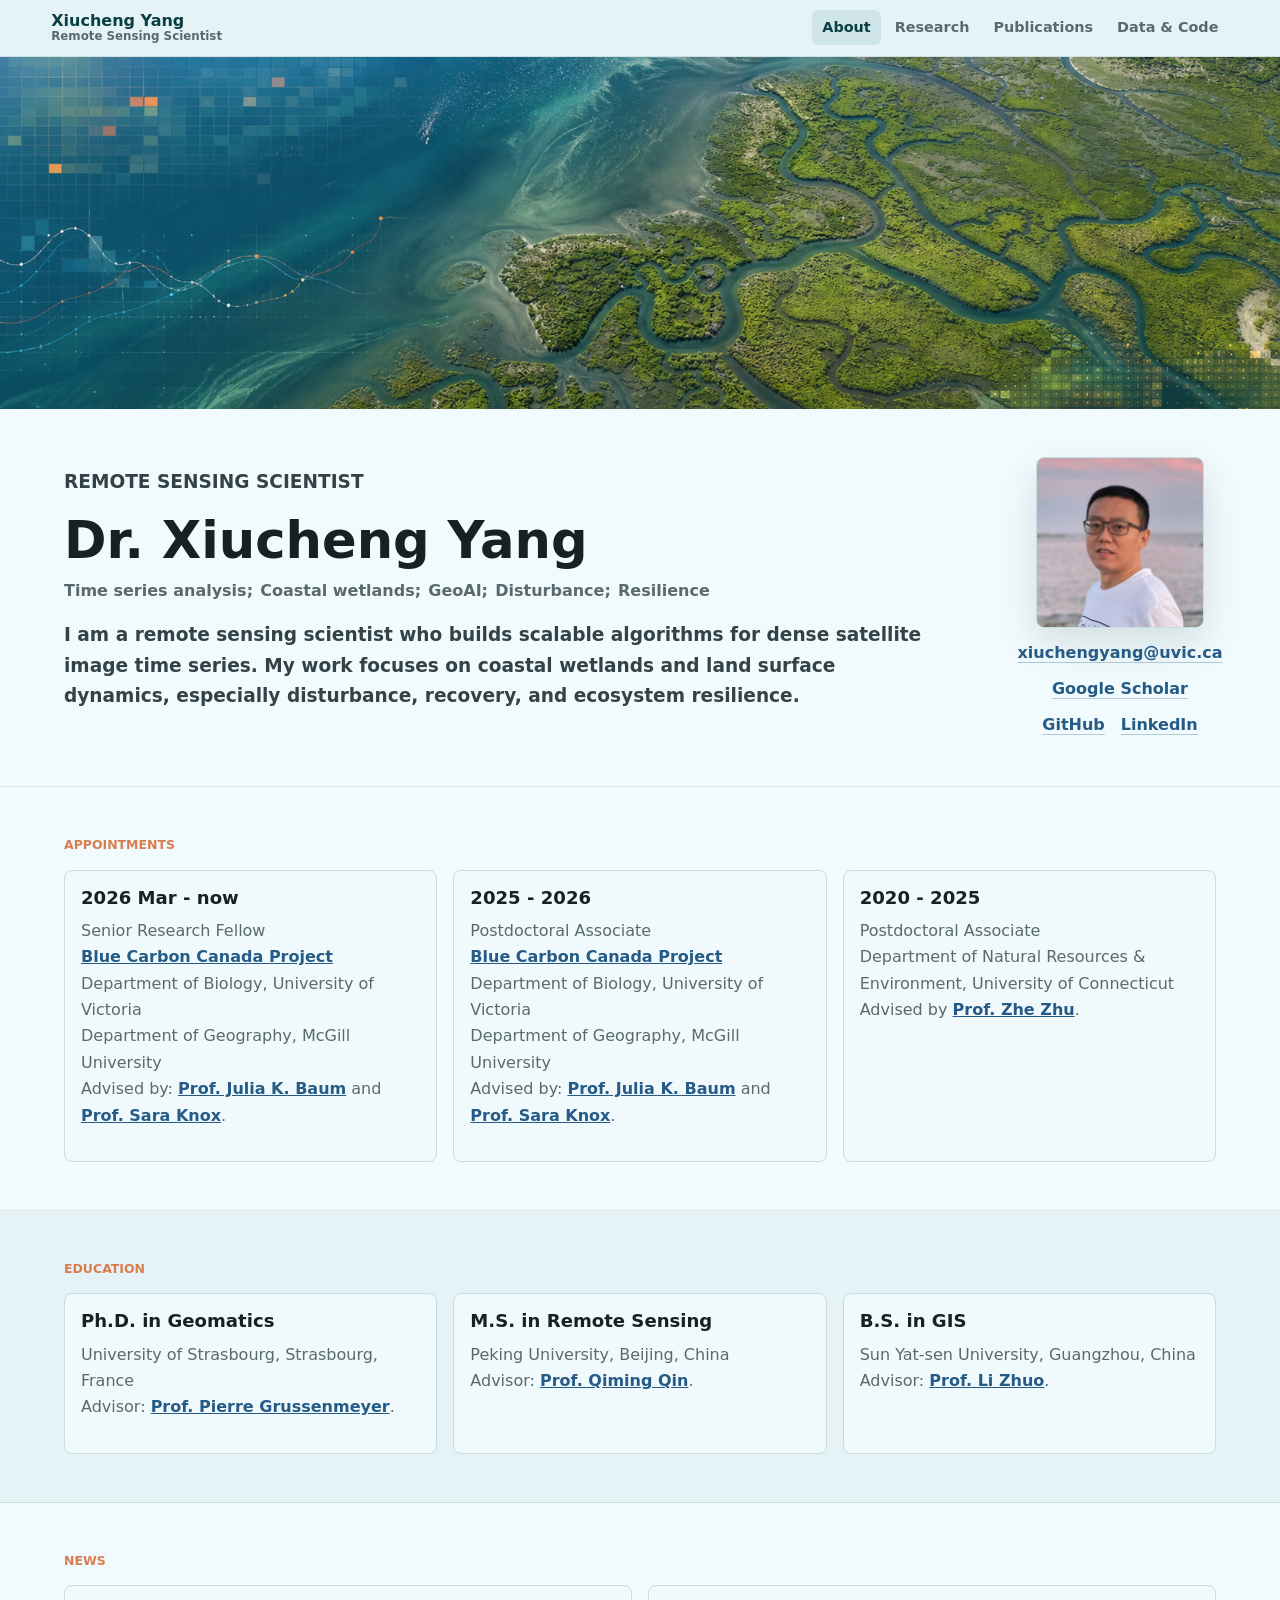
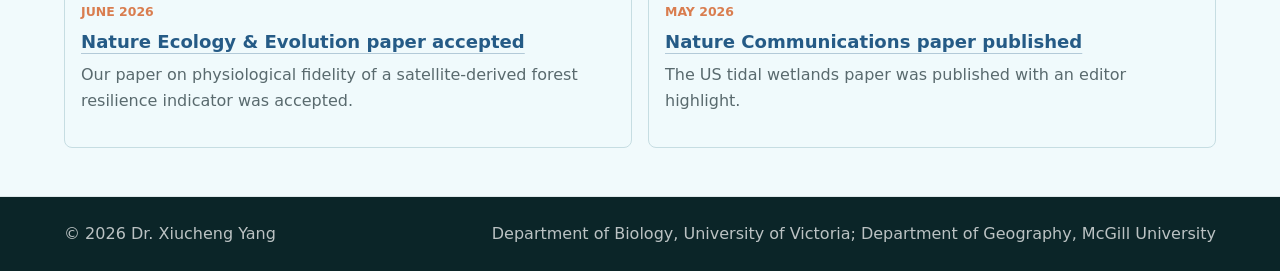
==== index.html @ 21e15bf6 "Publish personal website" ====
<!doctype html>
<html lang="en">
  <head>
    <meta charset="utf-8">
    <meta name="viewport" content="width=device-width, initial-scale=1">
    <meta
      name="description"
      content="Dr. Xiucheng Yang is a remote sensing scientist studying coastal wetlands, land surface dynamics, resilience, and climate impacts."
    >
    <meta property="og:title" content="Dr. Xiucheng Yang | Remote Sensing Scientist">
    <meta
      property="og:description"
      content="About, research, publications, data products, and code from Dr. Xiucheng Yang."
    >
    <meta property="og:type" content="website">
    <meta property="og:image" content="assets/images/tidal-wetland-monitoring-hero.png">
    <title>Dr. Xiucheng Yang | Remote Sensing Scientist</title>
    <link rel="stylesheet" href="styles.css?v=20260713-11">
  </head>
  <body>
    <a class="skip-link" href="#main">Skip to content</a>

    <header class="site-header">
      <a class="brand" href="index.html" aria-label="Dr. Xiucheng Yang about page">
        <span>Xiucheng Yang</span>
        <small>Remote Sensing Scientist</small>
      </a>
      <nav class="site-nav" aria-label="Primary navigation">
        <a href="index.html" aria-current="page">About</a>
        <a href="research.html">Research</a>
        <a href="publications.html">Publications</a>
        <a href="data-code.html">Data & Code</a>
      </nav>
    </header>

    <main id="main">
      <figure class="top-research-figure">
        <img
          src="assets/images/tidal-wetland-monitoring-hero.png"
          alt="Dense satellite monitoring of tidal wetland dynamics."
          loading="eager"
        >
      </figure>

      <section class="about-lede profile-lede" aria-labelledby="about-title">
        <div class="profile-copy">
          <p class="eyebrow">Remote Sensing Scientist</p>
          <h1 id="about-title">Dr. Xiucheng Yang</h1>
          <ul class="keyword-list" aria-label="Research keywords">
            <li>Time series analysis</li>
            <li>Coastal wetlands</li>
            <li>GeoAI</li>
            <li>Disturbance</li>
            <li>Resilience</li>
          </ul>
          <p>
            I am a remote sensing scientist who builds scalable algorithms for dense satellite image time series.
            My work focuses on coastal wetlands and land surface dynamics, especially disturbance, recovery, and
            ecosystem resilience.
          </p>
        </div>
        <figure class="profile-photo">
          <img src="assets/images/xiucheng-yang-portrait.jpg?v=20260712-11" alt="Portrait of Dr. Xiucheng Yang." loading="eager">
          <figcaption class="profile-links compact-actions" aria-label="Profile links">
            <a href="mailto:xiuchengyang@uvic.ca">xiuchengyang@uvic.ca</a>
            <a href="https://scholar.google.com/citations?hl=en&user=LiXFMOkAAAAJ&view_op=list_works&sortby=pubdate">
              Google Scholar
            </a>
            <a href="https://github.com/xiuchengyang">GitHub</a>
            <a href="https://www.linkedin.com/in/xiucheng-yang-828120266/">LinkedIn</a>
          </figcaption>
        </figure>
      </section>

      <section class="section compact-section soft-section" aria-labelledby="appointments-title">
        <div class="section-label-row">
          <p class="eyebrow" id="appointments-title">Appointments</p>
        </div>
        <div class="education-grid compact-cards appointment-grid">
          <article>
            <h3>2026 Mar - now</h3>
            <p>
              Senior Research Fellow<br>
              <a href="https://www.bluecarboncanada.ca/"><strong>Blue Carbon Canada Project</strong></a><br>
              Department of Biology, University of Victoria<br>
              Department of Geography, McGill University<br>
              Advised by:
              <a href="https://www.juliakbaum.org/"><strong>Prof. Julia K. Baum</strong></a> and
              <a href="https://ecoflux-lab.github.io/"><strong>Prof. Sara Knox</strong></a>.
            </p>
          </article>
          <article>
            <h3>2025 - 2026</h3>
            <p>
              Postdoctoral Associate<br>
              <a href="https://www.bluecarboncanada.ca/"><strong>Blue Carbon Canada Project</strong></a><br>
              Department of Biology, University of Victoria<br>
              Department of Geography, McGill University<br>
              Advised by:
              <a href="https://www.juliakbaum.org/"><strong>Prof. Julia K. Baum</strong></a> and
              <a href="https://ecoflux-lab.github.io/"><strong>Prof. Sara Knox</strong></a>.
            </p>
          </article>
          <article>
            <h3>2020 - 2025</h3>
            <p>
              Postdoctoral Associate<br>
              Department of Natural Resources & Environment, University of Connecticut<br>
              Advised by
              <a href="https://gerslab.cahnr.uconn.edu/"><strong>Prof. Zhe Zhu</strong></a>.
            </p>
          </article>
        </div>
      </section>

      <section class="section compact-section" aria-labelledby="education-title">
        <div class="section-label-row">
          <p class="eyebrow" id="education-title">Education</p>
        </div>
        <div class="education-grid compact-cards">
          <article>
            <h3>Ph.D. in Geomatics</h3>
            <p>
              University of Strasbourg, Strasbourg, France<br>
              Advisor:
              <a href="https://www.insa-strasbourg.fr/fr/pierre-grussenmeyer/"><strong>Prof. Pierre Grussenmeyer</strong></a>.
            </p>
          </article>
          <article>
            <h3>M.S. in Remote Sensing</h3>
            <p>
              Peking University, Beijing, China<br>
              Advisor:
              <a href="https://irsgis.pku.edu.cn/ls/gis1111/qqm/index.htm"><strong>Prof. Qiming Qin</strong></a>.
            </p>
          </article>
          <article>
            <h3>B.S. in GIS</h3>
            <p>
              Sun Yat-sen University, Guangzhou, China<br>
              Advisor:
              <a href="https://gp.sysu.edu.cn/teacher/189"><strong>Prof. Li Zhuo</strong></a>.
            </p>
          </article>
        </div>
      </section>

      <section class="section compact-section soft-section" aria-labelledby="news-title">
        <div class="section-label-row">
          <p class="eyebrow" id="news-title">News</p>
        </div>
        <div class="news-list compact-news">
          <article>
            <time datetime="2026-06">June 2026</time>
            <h3>
              <a href="https://doi.org/10.1038/s41559-026-03116-z">
                Nature Ecology &amp; Evolution paper accepted
              </a>
            </h3>
            <p>Our paper on physiological fidelity of a satellite-derived forest resilience indicator was accepted.</p>
          </article>
          <article>
            <time datetime="2026-05">May 2026</time>
            <h3>
              <a href="https://www.nature.com/articles/s41467-026-71464-2">
                Nature Communications paper published
              </a>
            </h3>
            <p>The US tidal wetlands paper was published with an editor highlight.</p>
          </article>
        </div>
      </section>
    </main>

    <footer class="site-footer">
      <p>&copy; <span id="year"></span> Dr. Xiucheng Yang</p>
      <p>Department of Biology, University of Victoria; Department of Geography, McGill University</p>
    </footer>

    <script src="script.js"></script>
  </body>
</html>
---- styles.css ----
:root {
  color-scheme: light;
  --paper: #e5f3f7;
  --paper-strong: #f1fafc;
  --ink: #172123;
  --muted: #596a6e;
  --soft: #c6dde2;
  --teal: #0e6b70;
  --teal-deep: #083f43;
  --marsh: #6c8c3d;
  --coral: #d97d4f;
  --blue: #255b86;
  --shadow: 0 22px 60px rgba(12, 34, 38, 0.16);
  font-family:
    Inter, ui-sans-serif, system-ui, -apple-system, BlinkMacSystemFont, "Segoe UI", sans-serif;
}

* {
  box-sizing: border-box;
}

html {
  scroll-behavior: smooth;
}

body {
  margin: 0;
  background: var(--paper);
  color: var(--ink);
  font-size: 16px;
  line-height: 1.65;
}

img {
  display: block;
  max-width: 100%;
}

a {
  color: inherit;
}

.skip-link {
  position: absolute;
  left: 1rem;
  top: 1rem;
  z-index: 20;
  padding: 0.65rem 0.9rem;
  background: var(--ink);
  color: #fff;
  transform: translateY(-140%);
}

.skip-link:focus {
  transform: translateY(0);
}

.sr-only {
  position: absolute;
  width: 1px;
  height: 1px;
  padding: 0;
  margin: -1px;
  overflow: hidden;
  clip: rect(0, 0, 0, 0);
  white-space: nowrap;
  border: 0;
}

.site-header {
  position: sticky;
  top: 0;
  z-index: 10;
  display: flex;
  align-items: center;
  justify-content: space-between;
  gap: 1rem;
  padding: 0.65rem clamp(1rem, 4vw, 4rem);
  border-bottom: 1px solid rgba(23, 33, 35, 0.1);
  background: rgba(229, 243, 247, 0.96);
  backdrop-filter: blur(18px);
}

.brand {
  display: grid;
  gap: 0.05rem;
  min-width: 12rem;
  color: var(--teal-deep);
  font-weight: 900;
  line-height: 1.05;
  text-decoration: none;
}

.brand small {
  color: var(--muted);
  font-size: 0.74rem;
  font-weight: 700;
}

.site-nav {
  display: flex;
  flex-wrap: wrap;
  justify-content: flex-end;
  gap: 0.2rem;
}

.site-nav a {
  min-height: 2.15rem;
  padding: 0.35rem 0.65rem;
  border-radius: 6px;
  color: var(--muted);
  font-size: 0.9rem;
  font-weight: 800;
  text-decoration: none;
}

.site-nav a:hover,
.site-nav a:focus-visible,
.site-nav a[aria-current="page"] {
  background: rgba(14, 107, 112, 0.1);
  color: var(--teal-deep);
  outline: none;
}

.about-lede {
  padding: clamp(2rem, 4vw, 3rem) clamp(1rem, 5vw, 5rem);
  border-bottom: 1px solid rgba(23, 33, 35, 0.09);
  background: var(--paper-strong);
}

.top-research-figure {
  margin: 0;
  padding: 0;
  background: var(--paper-strong);
}

.top-research-figure img {
  display: block;
  width: 100%;
  height: clamp(12rem, 28vw, 22rem);
  object-fit: cover;
  object-position: center;
}

.profile-lede {
  display: grid;
  grid-template-columns: minmax(0, 1fr) minmax(9rem, 12rem);
  gap: clamp(1.25rem, 4vw, 3rem);
  align-items: center;
}

.profile-copy p strong {
  color: var(--ink);
  font-weight: 900;
}

.profile-photo {
  margin: 0;
}

.profile-photo img {
  width: min(100%, 10.5rem);
  height: auto;
  margin-inline: auto;
  object-fit: contain;
  border: 1px solid var(--soft);
  border-radius: 8px;
  box-shadow: 0 16px 38px rgba(12, 34, 38, 0.12);
}

.profile-links {
  margin-top: 0.75rem;
  justify-content: center;
  text-align: center;
}

.keyword-list {
  display: flex;
  flex-wrap: wrap;
  gap: 0.15rem 0.45rem;
  margin: 0 0 1rem;
  padding: 0;
  color: var(--muted);
  font-weight: 800;
  list-style: none;
}

.keyword-list li:not(:last-child)::after {
  content: ";";
}

.eyebrow,
.meta,
.pub-year {
  margin: 0 0 0.65rem;
  color: var(--coral);
  font-size: 0.78rem;
  font-weight: 900;
  letter-spacing: 0;
  text-transform: uppercase;
}

h1,
h2,
h3,
p {
  margin-top: 0;
}

h1 {
  max-width: 18ch;
  margin-bottom: 0.75rem;
  font-size: clamp(2rem, 4vw, 3.2rem);
  line-height: 1.02;
  letter-spacing: 0;
}

h2 {
  max-width: 22ch;
  margin-bottom: 0;
  font-size: clamp(1.45rem, 2.6vw, 2.2rem);
  line-height: 1.08;
  letter-spacing: 0;
}

.prose h2,
.side-panel h2,
.research-topic h2,
.compact-panel h2 {
  max-width: none;
  margin-bottom: 0.7rem;
  font-size: clamp(1.25rem, 2vw, 1.7rem);
}

h3 {
  margin-bottom: 0.55rem;
  font-size: 1.13rem;
  line-height: 1.25;
}

.hero-subtitle,
.about-lede p {
  max-width: 54rem;
  margin-bottom: 1rem;
  color: #334246;
  font-size: clamp(1rem, 1.5vw, 1.16rem);
  font-weight: 600;
}

.compact-actions {
  display: flex;
  flex-wrap: wrap;
  gap: 0.6rem 1rem;
}

.compact-actions a {
  color: var(--blue);
  font-weight: 900;
  text-decoration-color: rgba(37, 91, 134, 0.3);
  text-underline-offset: 0.25em;
}

.hero-actions {
  display: flex;
  flex-wrap: wrap;
  gap: 0.75rem;
}

.button {
  display: inline-flex;
  align-items: center;
  justify-content: center;
  min-height: 2.9rem;
  padding: 0.75rem 1rem;
  border: 1px solid rgba(23, 33, 35, 0.2);
  border-radius: 7px;
  background: rgba(241, 250, 252, 0.96);
  color: var(--ink);
  font-weight: 900;
  text-decoration: none;
}

.button.primary {
  border-color: var(--teal-deep);
  background: var(--teal-deep);
  color: #fff;
}

.button:hover,
.button:focus-visible {
  transform: translateY(-1px);
  box-shadow: 0 12px 28px rgba(12, 34, 38, 0.15);
  outline: none;
}

.section {
  padding: clamp(1.8rem, 4vw, 3rem) clamp(1rem, 5vw, 5.5rem);
  border-bottom: 1px solid rgba(23, 33, 35, 0.09);
}

.first-section {
  padding-top: clamp(1.2rem, 2.5vw, 1.8rem);
}

.soft-section,
.news-section {
  background: var(--paper-strong);
}

.section-heading {
  display: grid;
  grid-template-columns: minmax(12rem, 0.38fr) minmax(0, 1fr);
  gap: 1.25rem;
  align-items: start;
  margin-bottom: 1.35rem;
}

.compact-heading {
  grid-template-columns: minmax(8rem, 0.25fr) minmax(0, 1fr);
}

.section-label-row {
  display: flex;
  flex-wrap: wrap;
  gap: 0.7rem 1rem;
  align-items: baseline;
  justify-content: space-between;
  margin-bottom: 0.85rem;
}

.section-label-row .eyebrow {
  margin: 0;
}

.two-column-grid,
.content-grid,
.compact-grid {
  display: grid;
  grid-template-columns: minmax(0, 1.05fr) minmax(18rem, 0.55fr);
  gap: 1.5rem;
  align-items: start;
}

.prose {
  max-width: 58rem;
  color: var(--muted);
  font-size: 1rem;
}

.prose p:last-child {
  margin-bottom: 0;
}

.quick-link-panel,
.side-panel,
.compact-panel {
  display: grid;
  gap: 0.7rem;
  padding: 1rem;
  border: 1px solid var(--soft);
  border-radius: 8px;
  background: #f8fdff;
  box-shadow: 0 14px 38px rgba(12, 34, 38, 0.08);
}

.compact-panel p {
  margin: 0;
  color: var(--muted);
}

.compact-panel a {
  color: var(--blue);
  font-weight: 800;
}

.quick-link-panel a,
.side-panel a {
  display: grid;
  gap: 0.25rem;
  padding: 0.85rem 0;
  border-bottom: 1px solid var(--soft);
  color: var(--muted);
  text-decoration: none;
}

.quick-link-panel a:last-child,
.side-panel a:last-child {
  border-bottom: 0;
}

.quick-link-panel span,
.side-panel h2 {
  color: var(--teal-deep);
  font-weight: 900;
}

.side-panel a {
  color: var(--blue);
  font-weight: 800;
}

.news-list,
.timeline,
.education-grid,
.card-grid,
.contact-card-grid {
  display: grid;
  gap: 1rem;
}

.news-list {
  grid-template-columns: repeat(3, minmax(0, 1fr));
}

.compact-news {
  grid-template-columns: repeat(2, minmax(0, 1fr));
}

.news-list article,
.timeline article,
.education-grid article,
.resource-card,
.contact-card,
.research-topic,
.publication-list li,
.publication-timeline li {
  min-width: 0;
  border: 1px solid var(--soft);
  border-radius: 8px;
  background: rgba(241, 250, 252, 0.96);
}

.news-list article,
.timeline article,
.education-grid article,
.resource-card,
.contact-card {
  padding: 1rem;
}

.news-list time {
  display: block;
  margin-bottom: 0.5rem;
  color: var(--coral);
  font-size: 0.78rem;
  font-weight: 900;
  text-transform: uppercase;
}

.news-list h3 a {
  color: var(--blue);
  text-decoration-color: rgba(37, 91, 134, 0.3);
  text-underline-offset: 0.25em;
}

.news-list p,
.timeline p,
.education-grid p,
.resource-card p,
.publication-timeline p,
.research-topic p,
.selected-papers {
  color: var(--muted);
}

.timeline {
  grid-template-columns: repeat(2, minmax(0, 1fr));
}

.timeline a,
.publication-list a,
.publication-timeline a,
.resource-card a,
.selected-papers a,
.link-row a {
  color: var(--blue);
  font-weight: 900;
  text-decoration-color: rgba(37, 91, 134, 0.3);
  text-underline-offset: 0.25em;
}

.education-grid {
  grid-template-columns: repeat(3, minmax(0, 1fr));
}

.services-grid article {
  min-height: 0;
}

.education-grid a {
  color: var(--blue);
  font-weight: 800;
}

.research-stack {
  display: grid;
  gap: 0.8rem;
}

.research-topic {
  display: grid;
  grid-template-columns: minmax(16rem, 1fr) minmax(0, 2fr);
  gap: clamp(1rem, 2.4vw, 1.6rem);
  align-items: start;
  padding: 1rem;
}

.topic-info-panel {
  min-width: 0;
  padding-right: clamp(0.8rem, 1.8vw, 1.2rem);
  border-right: 1px solid rgba(23, 33, 35, 0.1);
}

.topic-info-panel p {
  margin-bottom: 0.65rem;
}

.topic-info-panel h3 {
  margin: 0.85rem 0 0.35rem;
  color: var(--teal-deep);
  font-size: 0.95rem;
}

.topic-info-panel .selected-papers {
  margin: 0;
  padding-left: 1.1rem;
  font-size: 0.92rem;
  line-height: 1.45;
}

.topic-info-panel .selected-papers a {
  font-weight: 650;
}

.topic-info-panel .selected-papers li + li {
  margin-top: 0.35rem;
}

.topic-media-grid {
  display: grid;
  grid-template-columns: repeat(2, minmax(0, 1fr));
  gap: 0.8rem;
}

.topic-visual-panel {
  min-width: 0;
}

.vertical-media {
  grid-template-columns: 1fr;
}

.topic-media,
.research-note {
  min-width: 0;
  margin: 0;
  padding: 0.75rem;
  border: 1px solid var(--soft);
  border-radius: 8px;
  background: #f8fdff;
}

.topic-media.wide {
  grid-column: 1 / -1;
}

.resilience-layout {
  grid-template-columns: minmax(0, 2.35fr) minmax(8.5rem, 0.65fr);
  align-items: stretch;
}

.resilience-layout > .topic-media.wide {
  grid-column: auto;
}

.mangrove-photo-stack {
  display: grid;
  gap: 0.8rem;
}

.mangrove-photo-stack .topic-media img {
  aspect-ratio: 16 / 9;
  object-fit: cover;
  max-height: 9.5rem;
}

.resilience-layout > .large-media img {
  max-height: 38rem;
}

.understory-media-row {
  grid-template-columns: minmax(0, 3fr) minmax(0, 2fr);
  align-items: stretch;
}

.vhr-media-row {
  grid-template-columns: minmax(0, 2fr) minmax(0, 3fr);
  align-items: stretch;
}

.vhr-media-row .topic-media {
  grid-column: auto;
}

.topic-media img,
.topic-media video {
  width: 100%;
  max-height: 26rem;
  object-fit: contain;
  border-radius: 6px;
  background: #e8f3f5;
}

.large-media img,
.large-media video {
  max-height: 32rem;
}

.topic-media figcaption {
  margin-top: 0.45rem;
  color: var(--muted);
  font-size: 0.86rem;
  line-height: 1.35;
}

.research-note h3 {
  color: var(--teal-deep);
}

.research-note p {
  margin-bottom: 0.5rem;
  color: var(--muted);
}

.research-note p:last-child {
  margin-bottom: 0;
}

.link-row {
  display: flex;
  flex-wrap: wrap;
  gap: 0.85rem;
}

.compact-link-row {
  gap: 0.45rem 0.75rem;
  font-size: 0.9rem;
  line-height: 1.35;
}

.selected-papers {
  display: grid;
  gap: 0.55rem;
  margin: 0;
  padding-left: 1.2rem;
}

.selected-papers strong {
  display: block;
  color: var(--teal-deep);
}

.card-grid.two-up {
  grid-template-columns: repeat(2, minmax(0, 1fr));
}

.card-grid.three-up,
.contact-card-grid {
  grid-template-columns: repeat(3, minmax(0, 1fr));
}

.card-grid.one-up {
  grid-template-columns: minmax(0, 38rem);
}

.product-grid {
  grid-template-columns: repeat(3, minmax(0, 1fr));
}

.resource-card {
  display: flex;
  min-height: 11rem;
  flex-direction: column;
}

.resource-card a {
  margin-top: auto;
}

.compact-resource-grid .resource-card {
  min-height: 9.5rem;
}

.compact-resource {
  min-height: 0;
}

.product-card {
  gap: 0.75rem;
  min-height: 0;
  padding: 0.75rem;
}

.product-card p {
  margin-bottom: 0;
}

.product-map-preview {
  position: relative;
  overflow: hidden;
  margin: 0;
  min-height: 10rem;
  aspect-ratio: 1.38;
  border: 1px solid rgba(8, 63, 67, 0.18);
  border-radius: 8px;
  background:
    linear-gradient(rgba(255, 255, 255, 0.18) 1px, transparent 1px),
    linear-gradient(90deg, rgba(255, 255, 255, 0.16) 1px, transparent 1px),
    #d6e9ee;
  background-size: 1.35rem 1.35rem;
  box-shadow: inset 0 0 0 1px rgba(255, 255, 255, 0.35);
}

.product-map-preview iframe {
  display: block;
  width: 100%;
  height: 100%;
  min-height: inherit;
  border: 0;
  background: #d6e9ee;
  pointer-events: none;
}

.product-map-preview::after {
  position: absolute;
  inset: auto 0 0;
  height: 52%;
  background: linear-gradient(transparent, rgba(5, 36, 39, 0.72));
  content: "";
  pointer-events: none;
}

.product-map-preview figcaption {
  position: absolute;
  left: 0.75rem;
  right: 0.75rem;
  bottom: 0.65rem;
  z-index: 1;
  color: #fff;
  font-size: clamp(1rem, 1.6vw, 1.28rem);
  font-weight: 900;
  line-height: 1.08;
  text-shadow: 0 2px 12px rgba(0, 0, 0, 0.48);
}

.product-map-preview figcaption small {
  display: block;
  margin-top: 0.2rem;
  font-size: 0.78rem;
  opacity: 0.88;
}

.resource-link {
  margin-top: auto;
  color: var(--blue);
  font-weight: 900;
  text-decoration-color: rgba(37, 91, 134, 0.3);
  text-underline-offset: 0.25em;
}

.publication-timeline {
  display: grid;
  gap: 0.42rem;
  margin: 0;
  padding-left: 1.8rem;
  list-style: decimal;
}

.publication-list {
  display: grid;
  gap: 0.42rem;
  margin: 0;
  padding-left: 1.35rem;
}

.publication-timeline li::marker {
  color: var(--teal-deep);
  font-weight: 900;
}

.publication-list li,
.publication-timeline li {
  padding: 0.55rem 0.7rem;
  border-left: 3px solid var(--teal);
}

.publication-list h3,
.publication-timeline h3 {
  max-width: 70rem;
  margin-bottom: 0.18rem;
  font-size: 0.98rem;
  line-height: 1.25;
}

.publication-list p,
.publication-timeline p {
  margin-bottom: 0.14rem;
  font-size: 0.88rem;
  line-height: 1.35;
}

.publication-list h3 a,
.publication-timeline h3 a {
  font-size: inherit;
  text-decoration-thickness: 1px;
}

.publication-list .journal,
.publication-timeline .journal {
  color: var(--ink);
}

.publication-list .journal em,
.publication-timeline .journal em {
  font-style: italic;
}

.journal-highlight {
  color: var(--teal-deep);
  font-weight: 900 !important;
}

.publication-list .authors,
.publication-timeline .authors {
  color: var(--muted);
}

.pub-actions {
  display: flex;
  flex-wrap: wrap;
  gap: 0.5rem;
}

.pub-actions a {
  color: var(--blue);
  font-weight: 900;
  text-decoration-color: rgba(37, 91, 134, 0.3);
  text-underline-offset: 0.25em;
}

.publication-note {
  display: inline-block;
  color: var(--coral);
  font-weight: 900;
}

.section-link {
  align-self: start;
  justify-self: start;
  color: var(--blue);
  font-weight: 900;
  text-decoration-color: rgba(37, 91, 134, 0.3);
  text-underline-offset: 0.25em;
}

.contact-card-grid {
  grid-template-columns: repeat(5, minmax(0, 1fr));
}

.contact-card {
  display: grid;
  gap: 0.35rem;
  color: var(--ink);
  text-decoration: none;
}

.contact-card span {
  color: var(--coral);
  font-size: 0.78rem;
  font-weight: 900;
  text-transform: uppercase;
}

.contact-card.pending {
  color: var(--muted);
}

.contact-card:hover,
.contact-card:focus-visible {
  border-color: rgba(14, 107, 112, 0.35);
  background: #f8fdff;
  box-shadow: 0 14px 34px rgba(12, 34, 38, 0.08);
  outline: none;
}

.site-footer {
  display: flex;
  justify-content: space-between;
  gap: 1rem;
  padding: 1.5rem clamp(1rem, 5vw, 5.5rem);
  background: #0b2528;
  color: rgba(255, 255, 255, 0.72);
}

.site-footer p {
  margin: 0;
}

@media (max-width: 1120px) {
  .news-list,
  .contact-card-grid {
    grid-template-columns: repeat(2, minmax(0, 1fr));
  }

  .product-grid {
    grid-template-columns: repeat(2, minmax(0, 1fr));
  }

  .card-grid.three-up {
    grid-template-columns: 1fr;
  }
}

@media (max-width: 900px) {
  .site-header {
    position: static;
    align-items: flex-start;
    flex-direction: column;
  }

  .site-nav {
    justify-content: flex-start;
  }

  .section-heading,
  .two-column-grid,
  .content-grid,
  .timeline,
  .education-grid,
  .profile-lede,
  .research-topic,
  .topic-media-grid,
  .resilience-layout,
  .understory-media-row,
  .vhr-media-row,
  .product-grid,
  .card-grid.two-up {
    grid-template-columns: 1fr;
  }

  .topic-info-panel {
    padding-right: 0;
    border-right: 0;
  }

  h1,
  h2 {
    max-width: 100%;
  }
}

@media (max-width: 620px) {
  .button,
  .hero-actions {
    width: 100%;
  }

  .news-list,
  .contact-card-grid {
    grid-template-columns: 1fr;
  }

  .site-footer {
    flex-direction: column;
  }
}
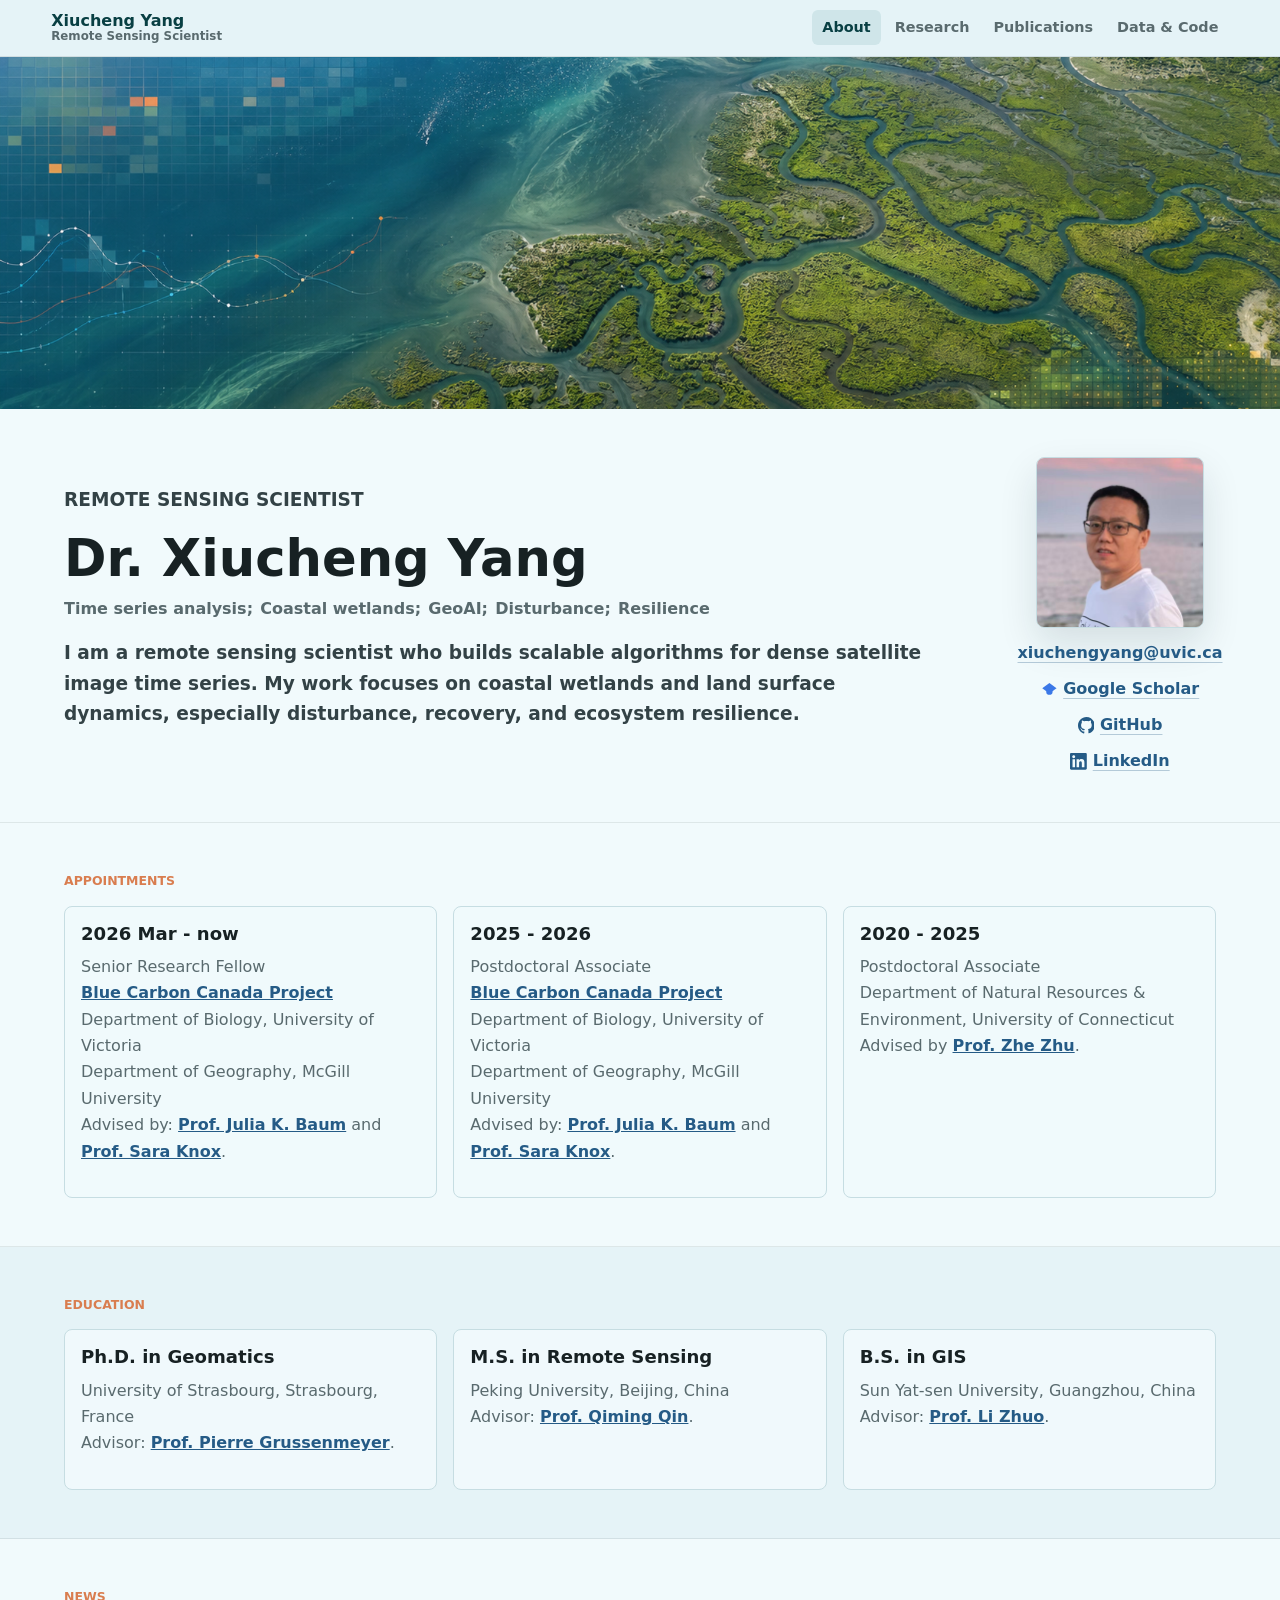
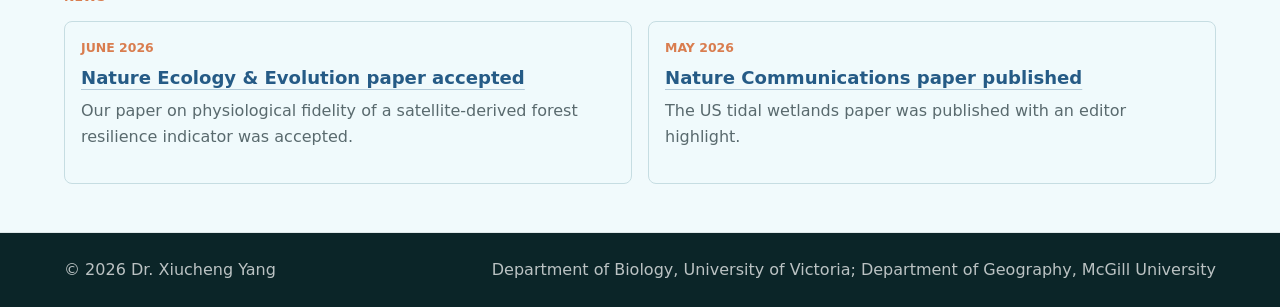
==== commit 2084d7aa: "Add profile link icons" ====
--- a/index.html
+++ b/index.html
@@ -15,7 +15,7 @@
     <meta property="og:type" content="website">
     <meta property="og:image" content="assets/images/tidal-wetland-monitoring-hero.png">
     <title>Dr. Xiucheng Yang | Remote Sensing Scientist</title>
-    <link rel="stylesheet" href="styles.css?v=20260713-11">
+    <link rel="stylesheet" href="styles.css?v=20260713-12">
   </head>
   <body>
     <a class="skip-link" href="#main">Skip to content</a>
@@ -63,11 +63,25 @@
           <img src="assets/images/xiucheng-yang-portrait.jpg?v=20260712-11" alt="Portrait of Dr. Xiucheng Yang." loading="eager">
           <figcaption class="profile-links compact-actions" aria-label="Profile links">
             <a href="mailto:xiuchengyang@uvic.ca">xiuchengyang@uvic.ca</a>
-            <a href="https://scholar.google.com/citations?hl=en&user=LiXFMOkAAAAJ&view_op=list_works&sortby=pubdate">
-              Google Scholar
+            <a class="profile-icon-link" href="https://scholar.google.com/citations?hl=en&user=LiXFMOkAAAAJ&view_op=list_works&sortby=pubdate">
+              <svg class="profile-link-icon scholar-icon" viewBox="0 0 24 24" aria-hidden="true" focusable="false">
+                <path d="M12 3 1.8 10.4 12 18l10.2-7.6L12 3Z"></path>
+                <path d="M7.6 13.1v3.7c0 1.5 2 3 4.4 3s4.4-1.5 4.4-3v-3.7L12 16.4l-4.4-3.3Z"></path>
+              </svg>
+              <span>Google Scholar</span>
             </a>
-            <a href="https://github.com/xiuchengyang">GitHub</a>
-            <a href="https://www.linkedin.com/in/xiucheng-yang-828120266/">LinkedIn</a>
+            <a class="profile-icon-link" href="https://github.com/xiuchengyang">
+              <svg class="profile-link-icon" viewBox="0 0 24 24" aria-hidden="true" focusable="false">
+                <path d="M12 0C5.4 0 0 5.4 0 12c0 5.3 3.4 9.8 8.2 11.4.6.1.8-.3.8-.6v-2.1c-3.3.7-4-1.6-4-1.6-.5-1.4-1.3-1.8-1.3-1.8-1.1-.7.1-.7.1-.7 1.2.1 1.8 1.2 1.8 1.2 1.1 1.8 2.8 1.3 3.5 1 .1-.8.4-1.3.8-1.6-2.7-.3-5.5-1.3-5.5-5.9 0-1.3.5-2.4 1.2-3.2-.1-.3-.5-1.5.1-3.2 0 0 1-.3 3.3 1.2.9-.3 2-.4 3-.4s2 .1 3 .4c2.3-1.5 3.3-1.2 3.3-1.2.6 1.7.2 2.9.1 3.2.8.8 1.2 1.9 1.2 3.2 0 4.6-2.8 5.6-5.5 5.9.4.4.8 1.1.8 2.2v3.3c0 .3.2.7.8.6C20.6 21.8 24 17.3 24 12c0-6.6-5.4-12-12-12Z"></path>
+              </svg>
+              <span>GitHub</span>
+            </a>
+            <a class="profile-icon-link" href="https://www.linkedin.com/in/xiucheng-yang-828120266/">
+              <svg class="profile-link-icon" viewBox="0 0 24 24" aria-hidden="true" focusable="false">
+                <path d="M20.5 20.5h-3.6v-5.6c0-1.3 0-3-1.8-3s-2.1 1.4-2.1 2.9v5.7H9.4V9h3.4v1.6h.1c.5-.9 1.6-1.9 3.4-1.9 3.6 0 4.3 2.4 4.3 5.5v6.3ZM5.3 7.4c-1.1 0-2.1-.9-2.1-2.1s.9-2 2.1-2 2.1.9 2.1 2-.9 2.1-2.1 2.1ZM7.1 20.5H3.6V9h3.6v11.5ZM22.3 0H1.7C.8 0 0 .8 0 1.7v20.6C0 23.2.8 24 1.7 24h20.5c1 0 1.8-.8 1.8-1.7V1.7C24 .8 23.2 0 22.3 0Z"></path>
+              </svg>
+              <span>LinkedIn</span>
+            </a>
           </figcaption>
         </figure>
       </section>
--- a/styles.css
+++ b/styles.css
@@ -174,6 +174,23 @@
   text-align: center;
 }
 
+.profile-icon-link {
+  display: inline-flex;
+  align-items: center;
+  gap: 0.35rem;
+}
+
+.profile-link-icon {
+  width: 1.05rem;
+  height: 1.05rem;
+  flex: 0 0 auto;
+  fill: currentColor;
+}
+
+.scholar-icon {
+  color: #3b78e7;
+}
+
 .keyword-list {
   display: flex;
   flex-wrap: wrap;
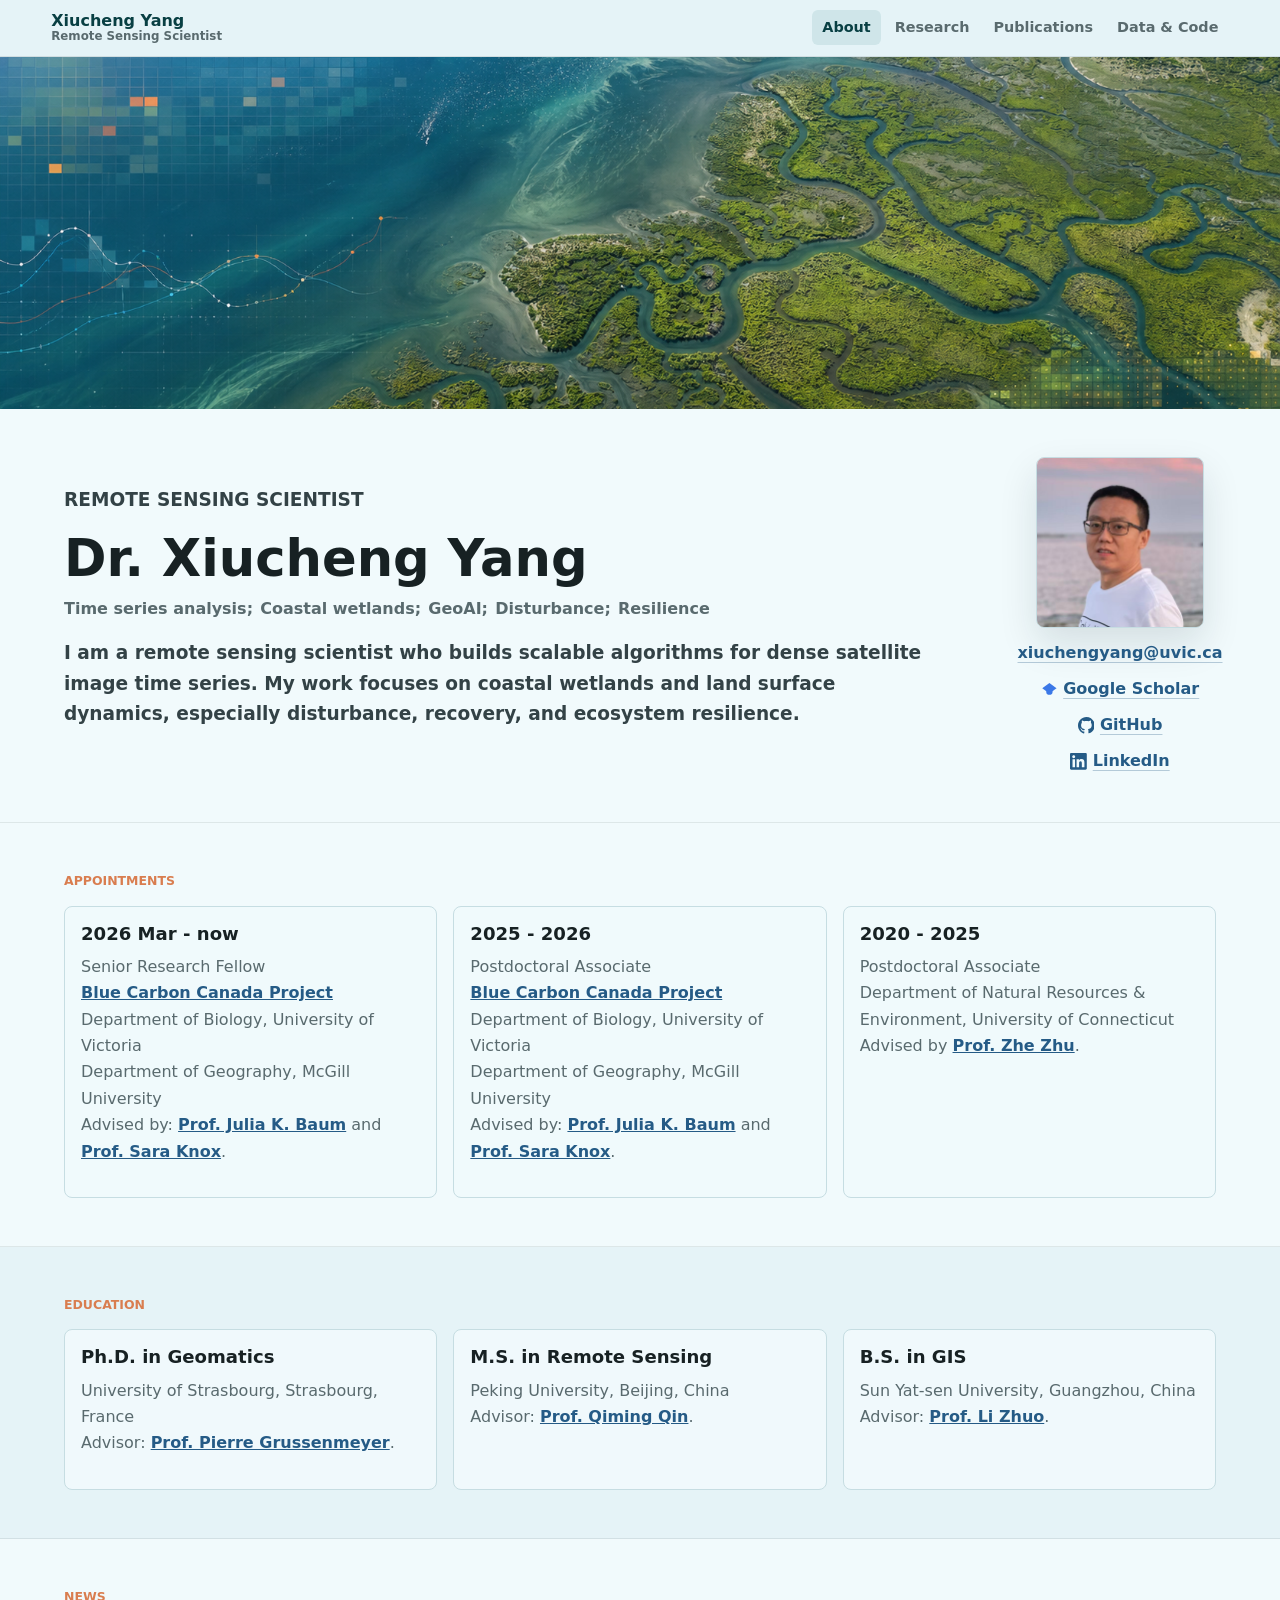
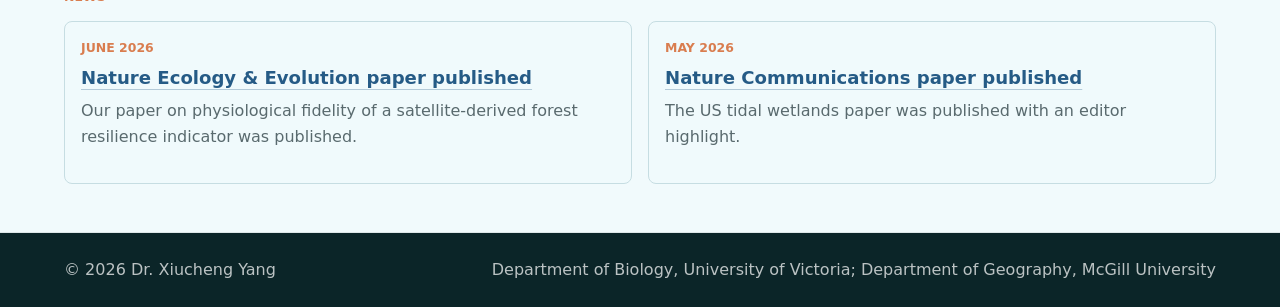
==== commit 1bde9c5c: "Update publication statuses and media links" ====
--- a/index.html
+++ b/index.html
@@ -168,10 +168,10 @@
             <time datetime="2026-06">June 2026</time>
             <h3>
               <a href="https://doi.org/10.1038/s41559-026-03116-z">
-                Nature Ecology &amp; Evolution paper accepted
+                Nature Ecology &amp; Evolution paper published
               </a>
             </h3>
-            <p>Our paper on physiological fidelity of a satellite-derived forest resilience indicator was accepted.</p>
+            <p>Our paper on physiological fidelity of a satellite-derived forest resilience indicator was published.</p>
           </article>
           <article>
             <time datetime="2026-05">May 2026</time>
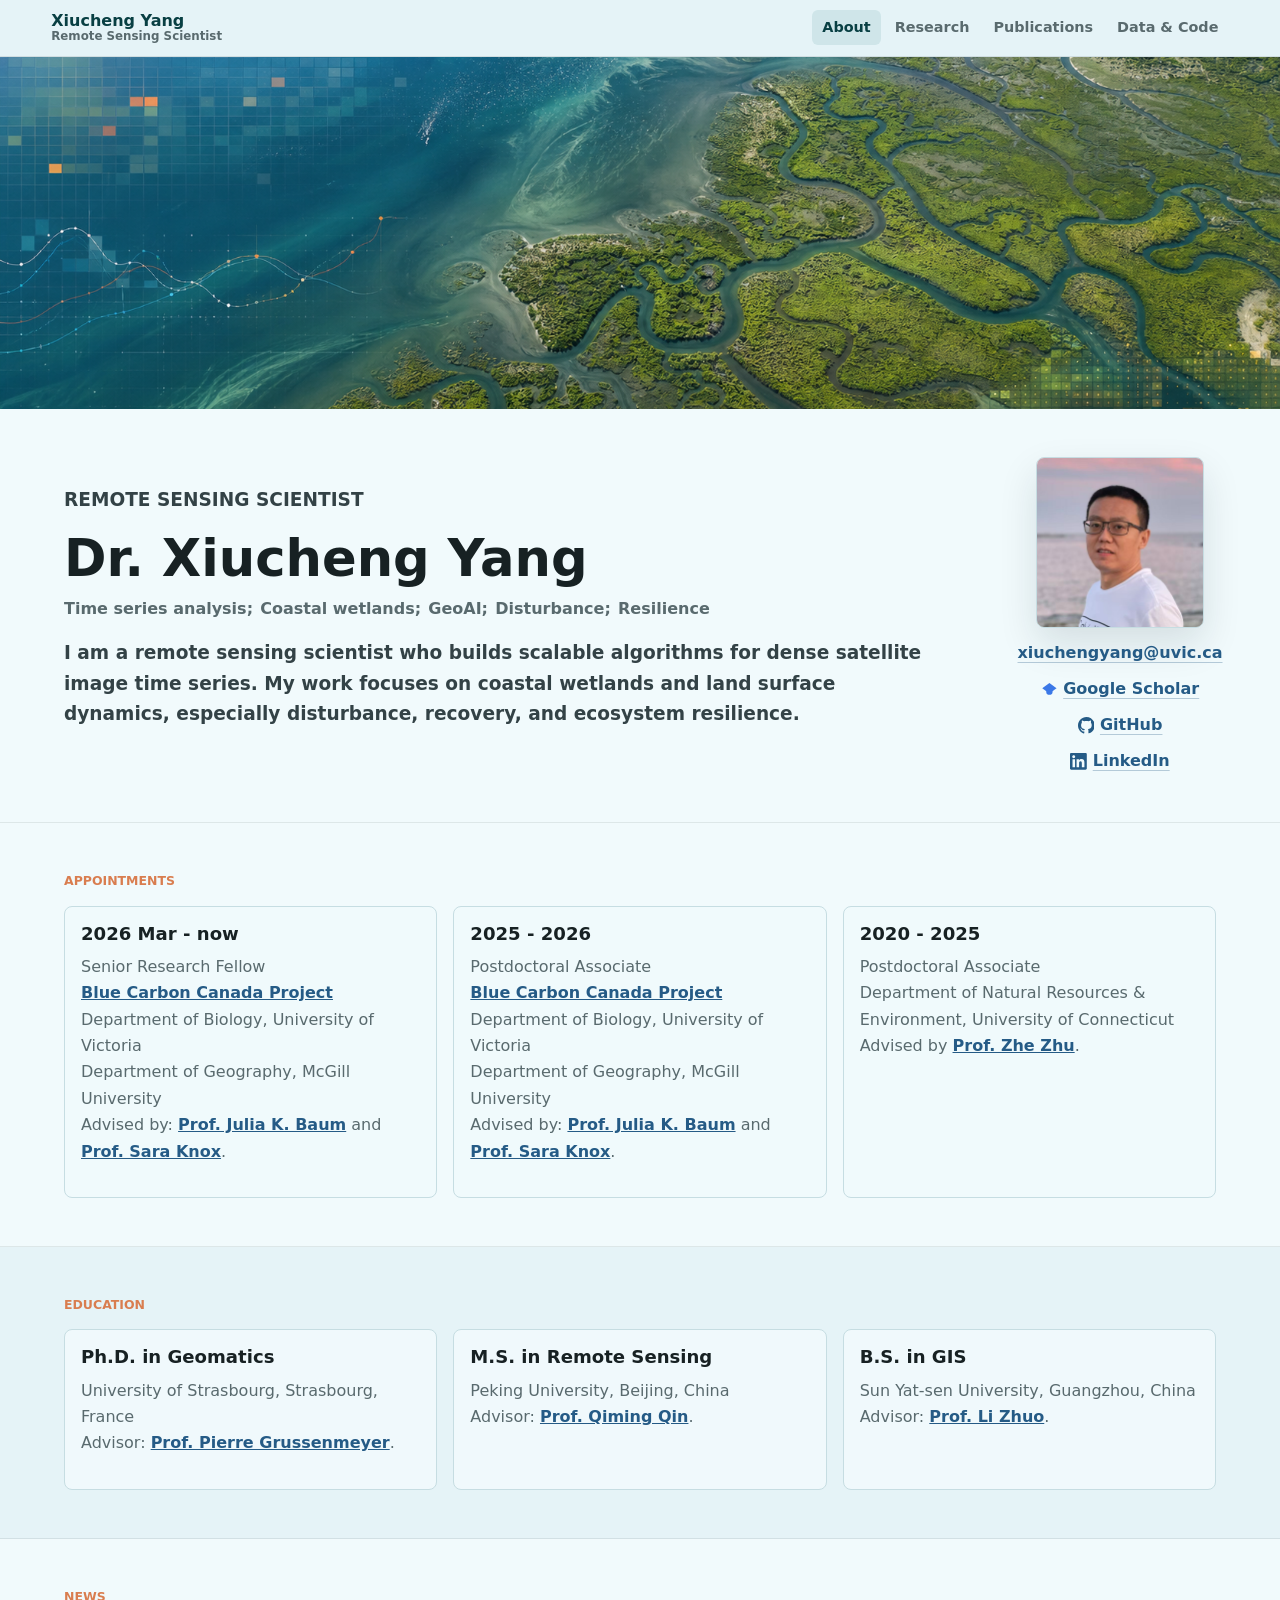
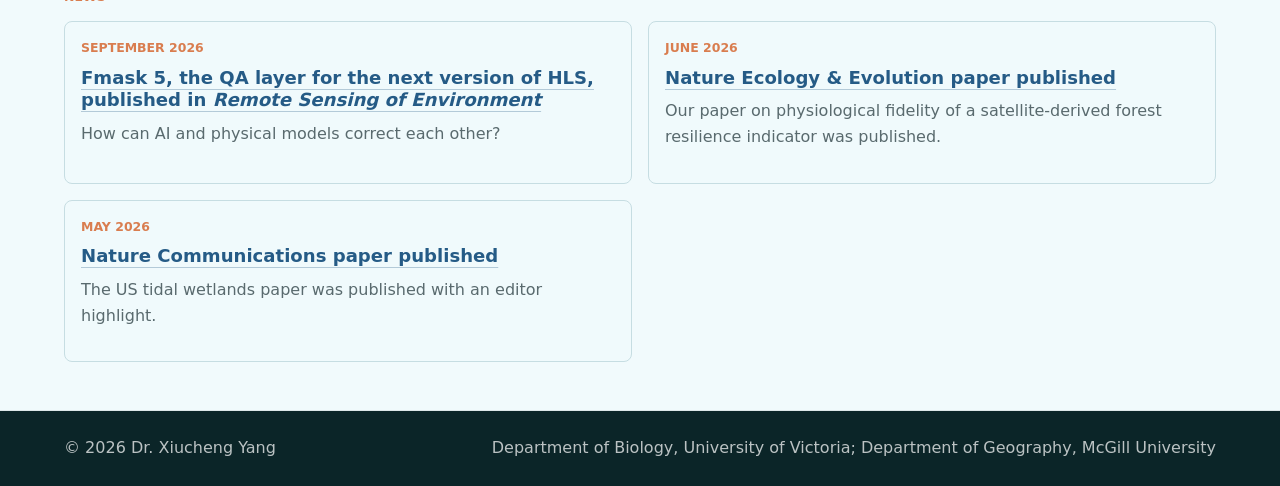
==== commit 750deb29: "Publish Fmask 5 news and paper update" ====
--- a/index.html
+++ b/index.html
@@ -165,6 +165,15 @@
         </div>
         <div class="news-list compact-news">
           <article>
+            <time datetime="2026-09">September 2026</time>
+            <h3>
+              <a href="https://doi.org/10.1016/j.rse.2026.115672">
+                Fmask 5, the QA layer for the next version of HLS, published in <em>Remote Sensing of Environment</em>
+              </a>
+            </h3>
+            <p>How can AI and physical models correct each other?</p>
+          </article>
+          <article>
             <time datetime="2026-06">June 2026</time>
             <h3>
               <a href="https://doi.org/10.1038/s41559-026-03116-z">
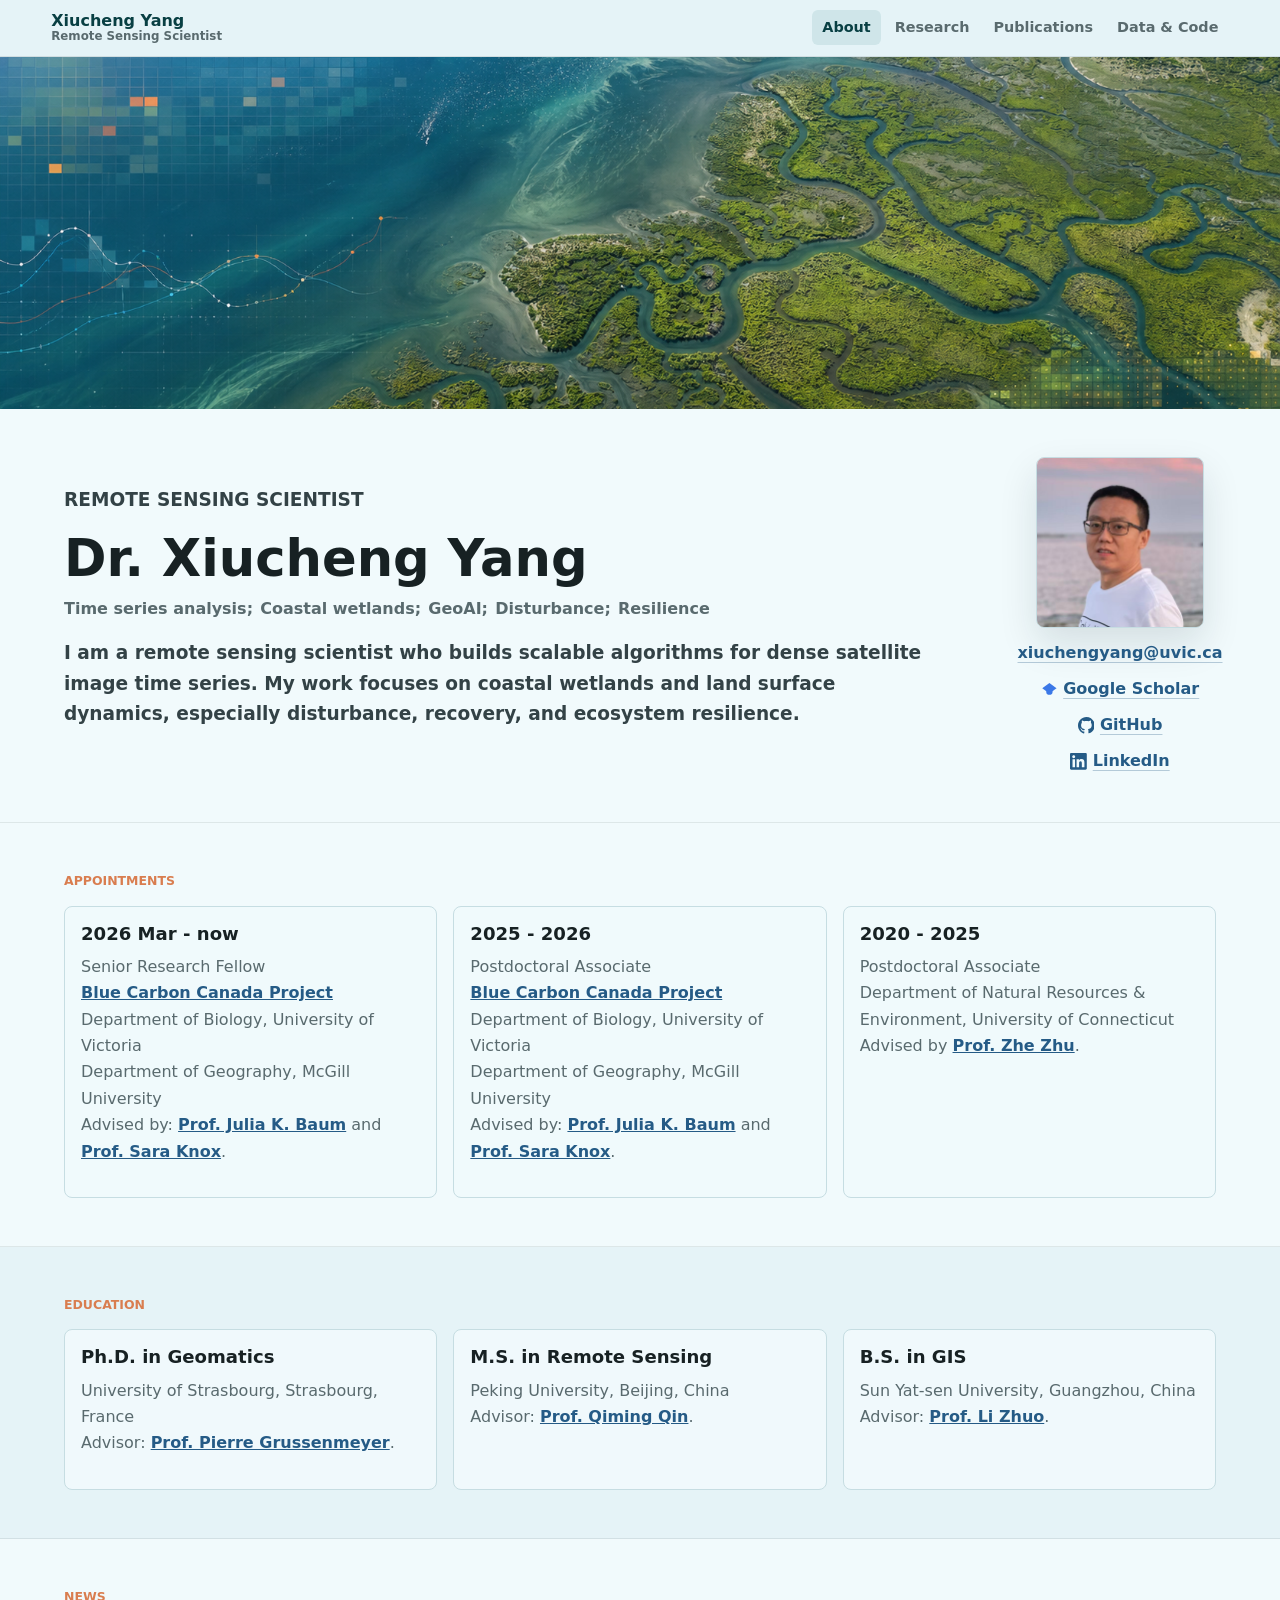
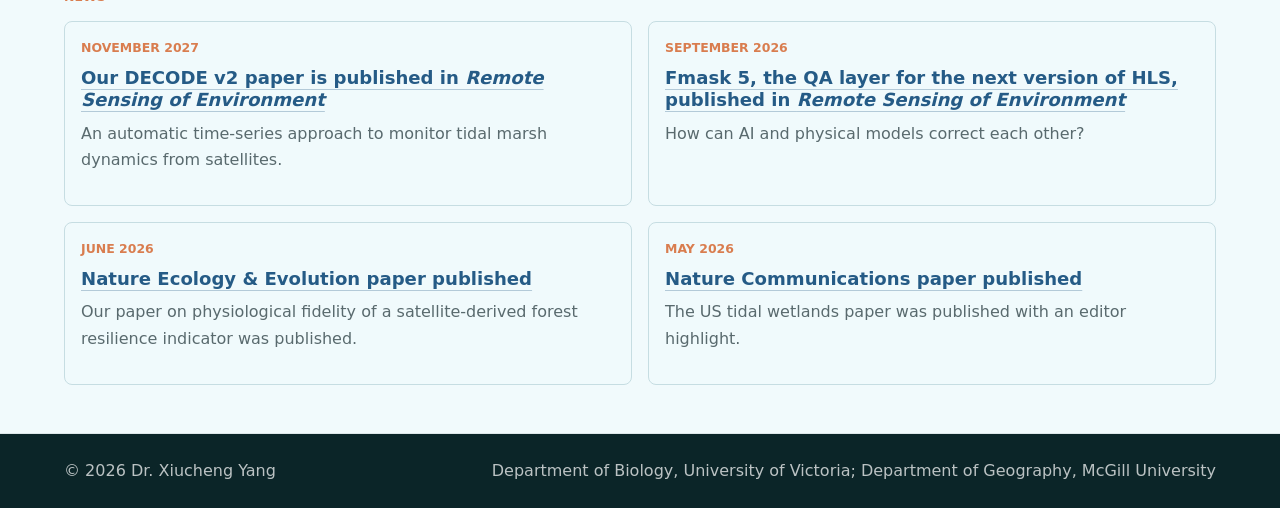
==== commit 8887f1d8: "Publish DECODE v2 paper update" ====
--- a/index.html
+++ b/index.html
@@ -165,6 +165,15 @@
         </div>
         <div class="news-list compact-news">
           <article>
+            <time datetime="2027-11">November 2027</time>
+            <h3>
+              <a href="https://www.sciencedirect.com/science/article/pii/S0034425726005493">
+                Our DECODE v2 paper is published in <em>Remote Sensing of Environment</em>
+              </a>
+            </h3>
+            <p>An automatic time-series approach to monitor tidal marsh dynamics from satellites.</p>
+          </article>
+          <article>
             <time datetime="2026-09">September 2026</time>
             <h3>
               <a href="https://doi.org/10.1016/j.rse.2026.115672">
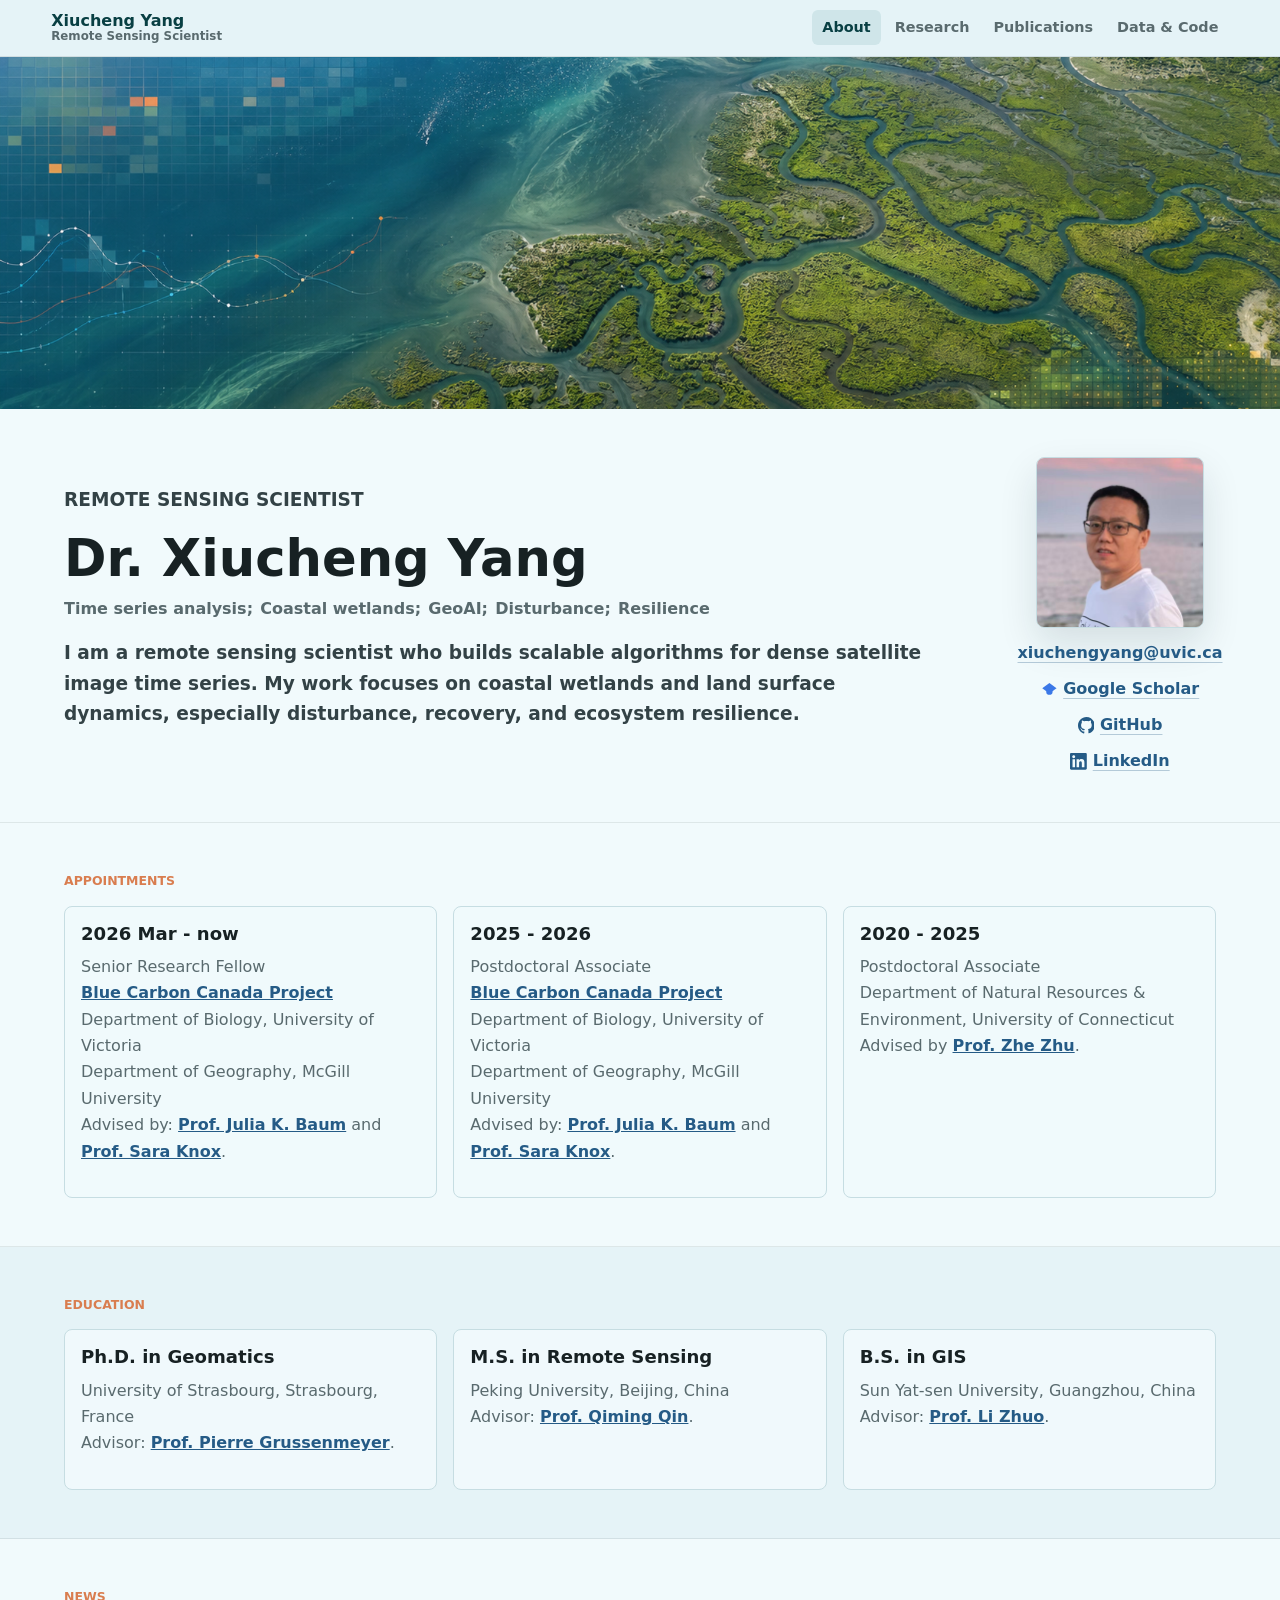
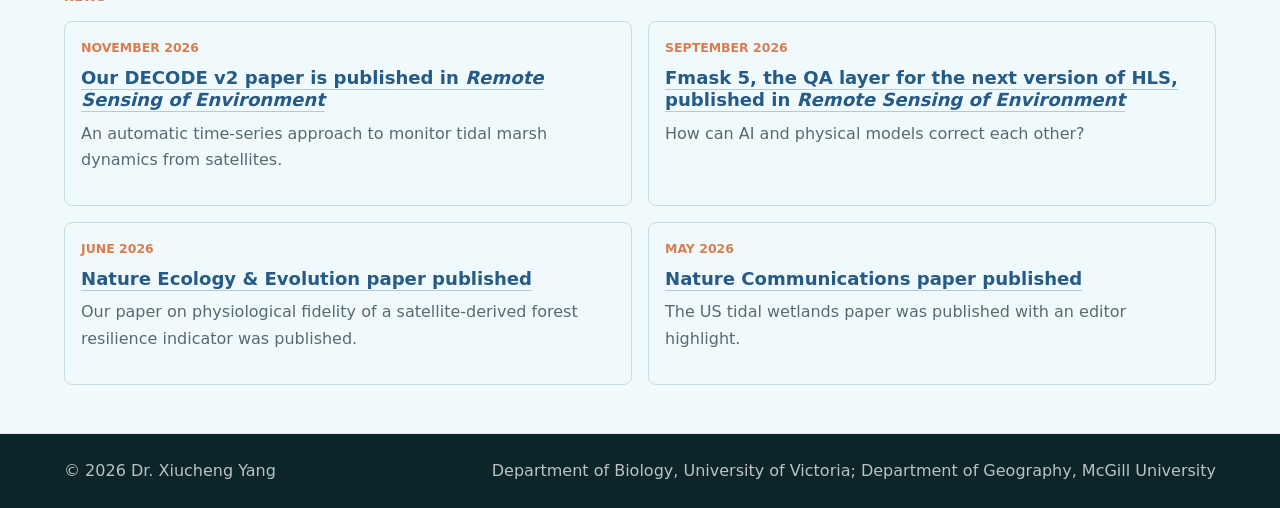
==== commit b3b65149: "Correct DECODE v2 news date" ====
--- a/index.html
+++ b/index.html
@@ -165,7 +165,7 @@
         </div>
         <div class="news-list compact-news">
           <article>
-            <time datetime="2027-11">November 2027</time>
+            <time datetime="2026-11">November 2026</time>
             <h3>
               <a href="https://www.sciencedirect.com/science/article/pii/S0034425726005493">
                 Our DECODE v2 paper is published in <em>Remote Sensing of Environment</em>
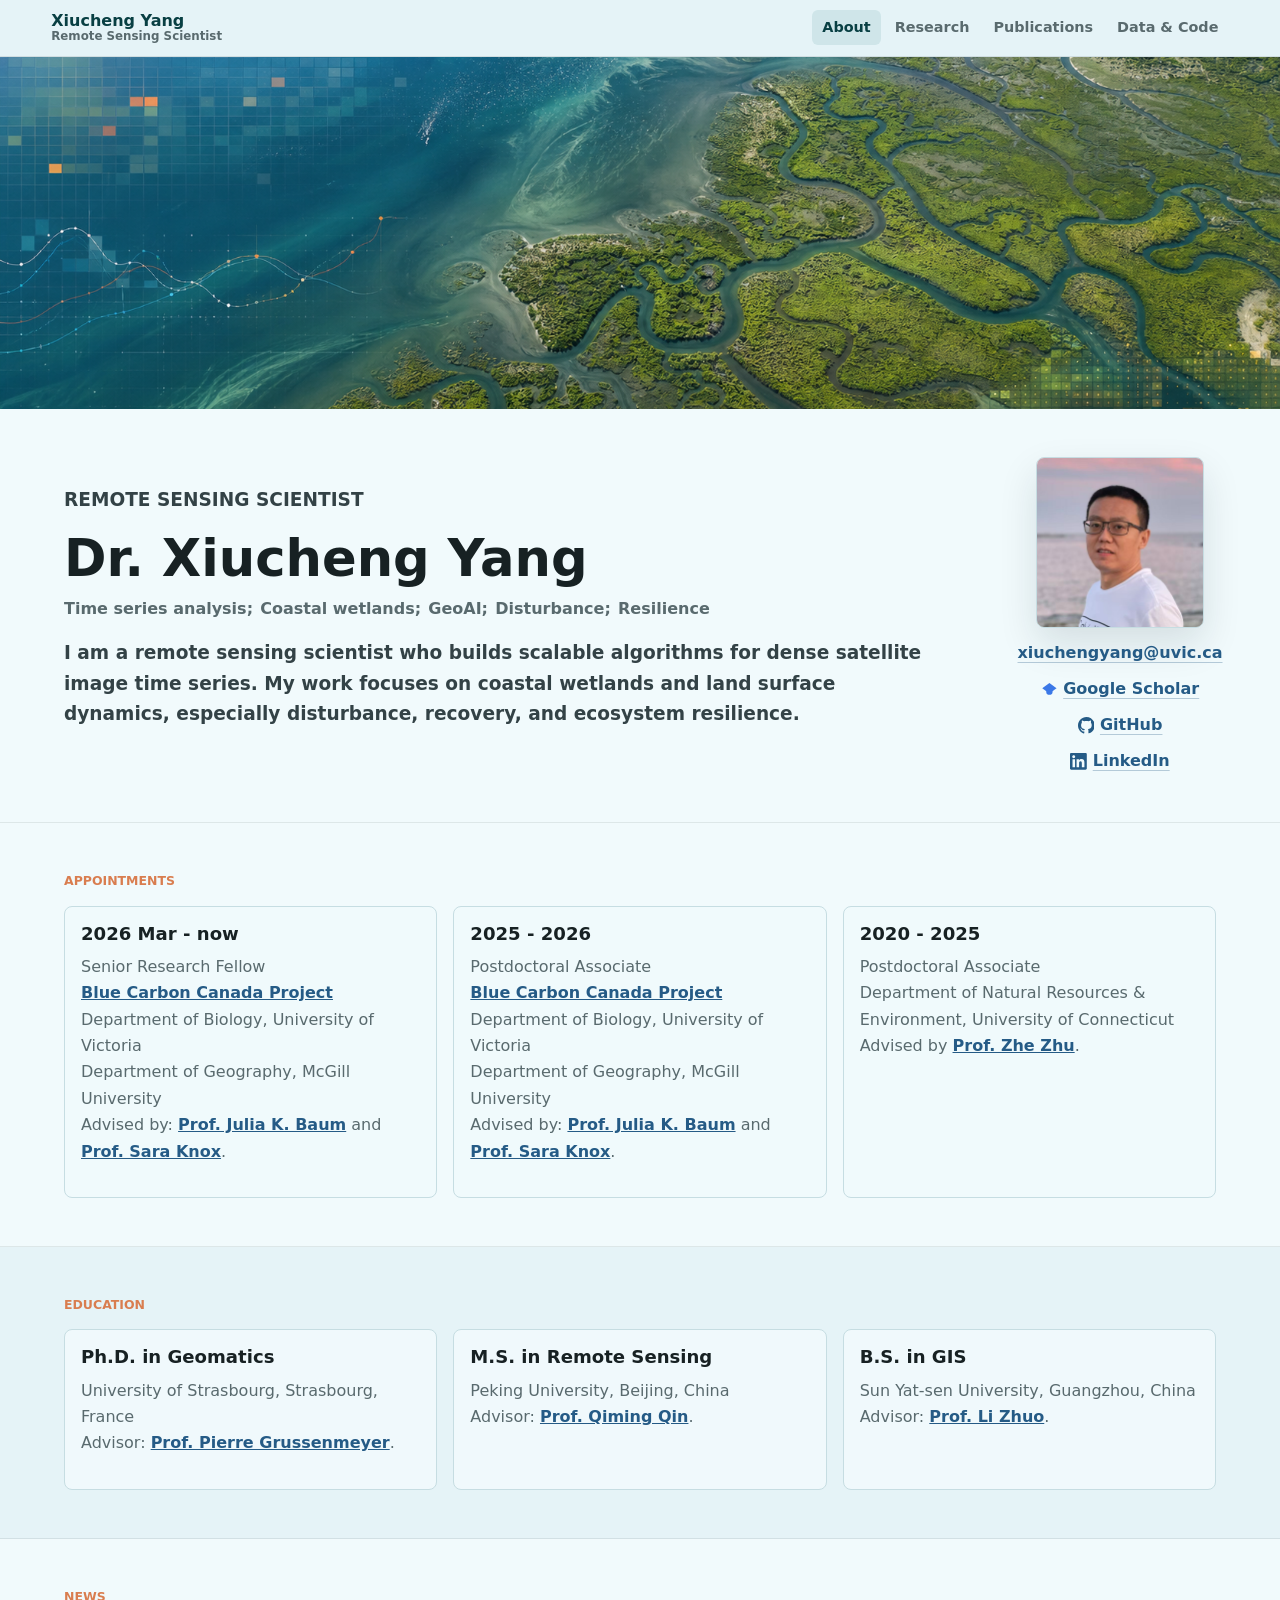
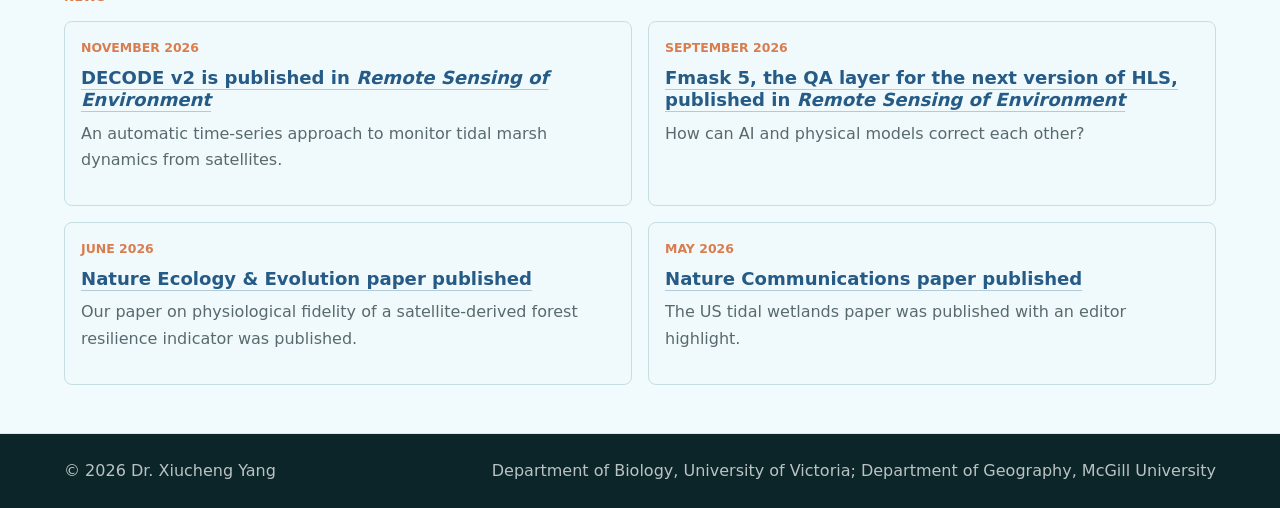
==== commit f88f8ac4: "Shorten DECODE v2 news headline" ====
--- a/index.html
+++ b/index.html
@@ -168,7 +168,7 @@
             <time datetime="2026-11">November 2026</time>
             <h3>
               <a href="https://www.sciencedirect.com/science/article/pii/S0034425726005493">
-                Our DECODE v2 paper is published in <em>Remote Sensing of Environment</em>
+                DECODE v2 is published in <em>Remote Sensing of Environment</em>
               </a>
             </h3>
             <p>An automatic time-series approach to monitor tidal marsh dynamics from satellites.</p>
